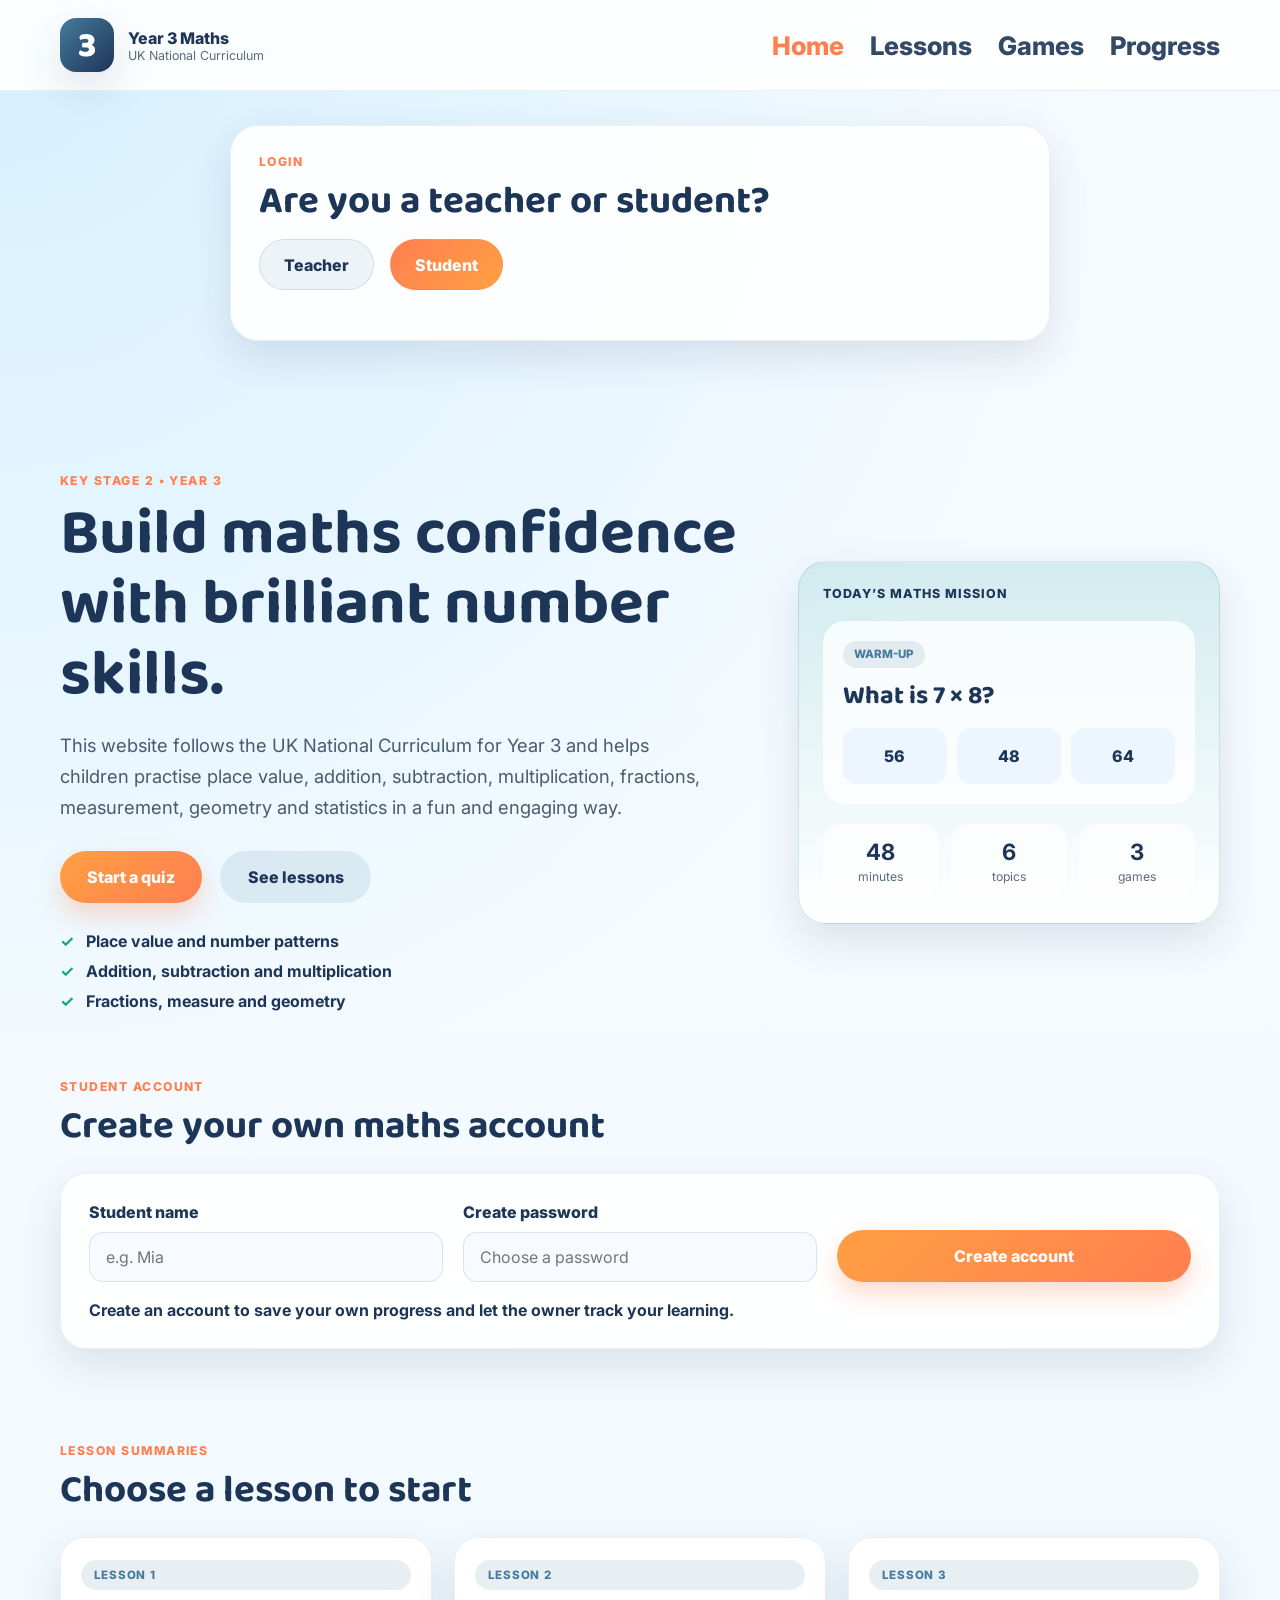
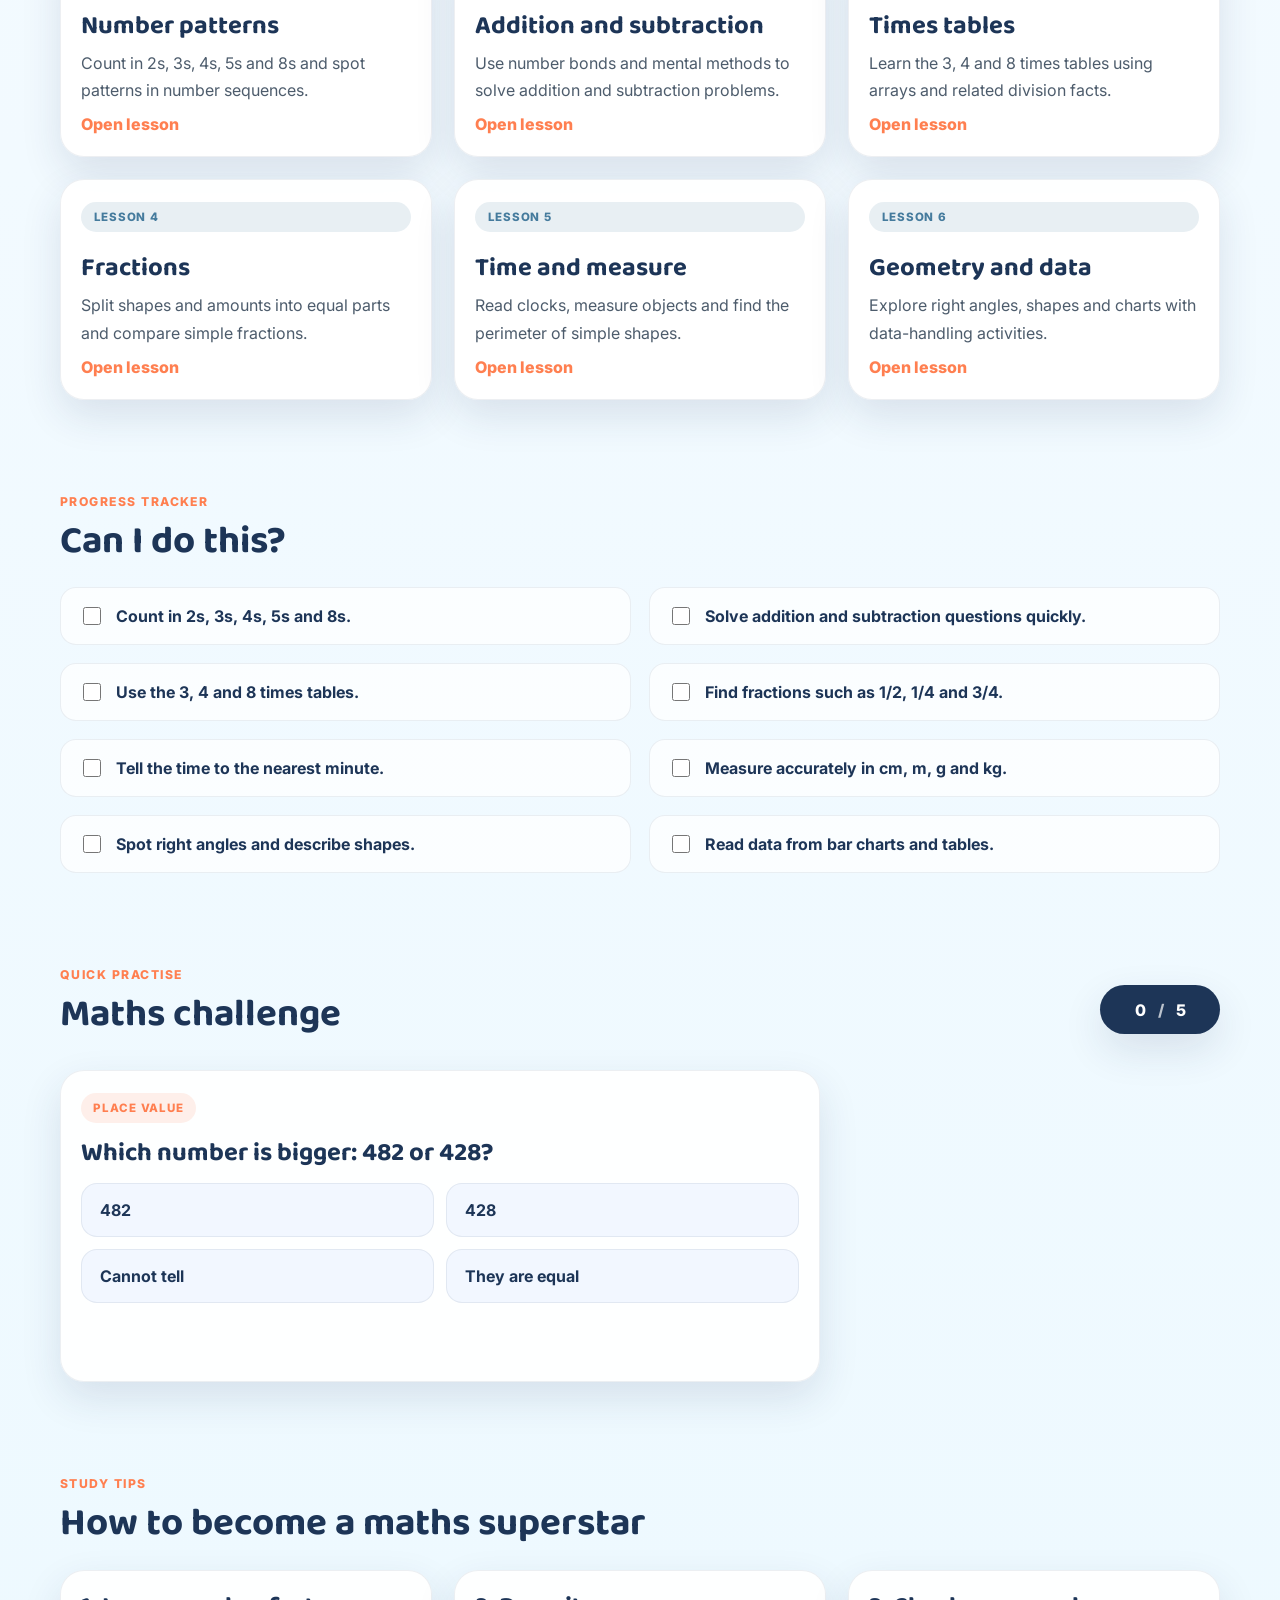
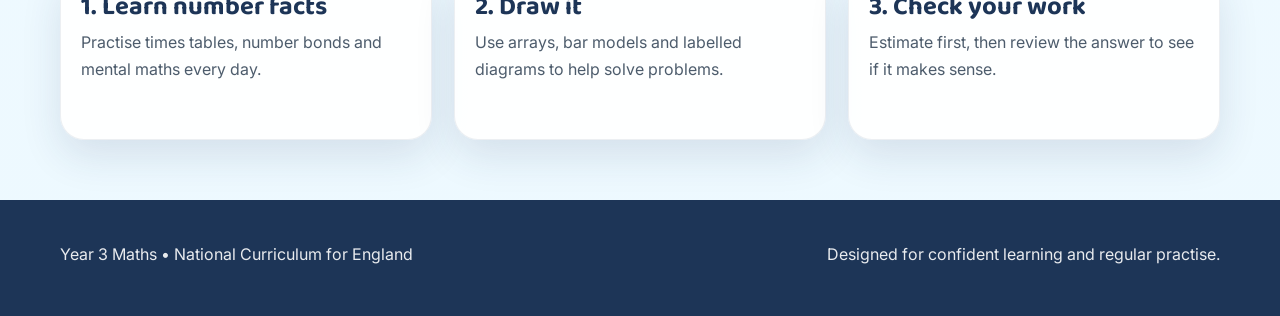
==== games.html @ a6eb0e90 "Add files via upload" ====
<!DOCTYPE html>
<html lang="en">
  <head>
    <meta charset="UTF-8" />
    <meta name="viewport" content="width=device-width, initial-scale=1.0" />
    <title>Year 3 Maths Games</title>
    <link rel="preconnect" href="https://fonts.googleapis.com" />
    <link rel="preconnect" href="https://fonts.gstatic.com" crossorigin />
    <link href="https://fonts.googleapis.com/css2?family=Baloo+2:wght@400;600;700;800&family=Inter:wght@400;500;600;700;800&display=swap" rel="stylesheet" />
    <link rel="stylesheet" href="style.css" />
  </head>
  <body data-page="games">
    <header class="topbar">
      <div class="container nav-wrap">
        <div class="brand">
          <span class="brand-mark">3</span>
          <div>
            <p class="brand-name">Year 3 Maths</p>
            <p class="brand-subtitle">UK National Curriculum</p>
          </div>
        </div>
        <nav class="main-nav" aria-label="Main navigation">
          <a href="index.html" class="nav-link">Home</a>
          <a href="lessons.html" class="nav-link">Lessons</a>
          <a href="games.html" class="nav-link active">Games</a>
          <a href="progress.html" class="nav-link">Progress</a>
        </nav>
      </div>
    </header>

    <main class="container games-page">
      <div class="section-heading">
        <p class="eyebrow">Have fun</p>
        <h2>Maths games</h2>
      </div>

      <div class="speed-game-panel">
        <div class="speed-game-header">
          <div>
            <p class="eyebrow">Speed challenge</p>
            <h3>10 second times table game</h3>
          </div>
          <div class="score-box">
            <span>Score</span>
            <strong id="speedScore">0</strong>
          </div>
        </div>

        <div class="speed-game-box">
          <p class="speed-timer">Time left: <strong id="speedTimer">7s</strong></p>
          <h4 id="speedQuestion">Press start to begin.</h4>
          <div class="speed-controls">
            <input id="speedAnswerInput" type="number" inputmode="numeric" placeholder="Type your answer" />
            <button id="speedSubmitBtn" class="mini-btn" type="button">Submit</button>
          </div>
          <p id="speedMessage" class="speed-message">Can you beat the clock?</p>
          <button id="speedStartBtn" class="btn primary" type="button">Start challenge</button>
        </div>
      </div>

      <div class="game-grid">
        <article class="game-card">
          <div class="game-card-head">
            <span class="game-badge">Game 1</span>
            <span class="tag">Times tables</span>
          </div>
          <h3>Times Table Challenge</h3>
          <p>Answer quick fire questions for the 3s, 4s and 8s. Try to beat your score each time.</p>
          <button class="mini-btn" type="button" data-game-action="speed">Play now</button>
        </article>

        <article class="game-card">
          <div class="game-card-head">
            <span class="game-badge">Game 2</span>
            <span class="tag">Number</span>
          </div>
          <h3>Number Hunt</h3>
          <p>Find the biggest number, the smallest number and the missing number in each set.</p>
          <button class="mini-btn" type="button">Play now</button>
        </article>

        <article class="game-card">
          <div class="game-card-head">
            <span class="game-badge">Game 3</span>
            <span class="tag">Shape</span>
          </div>
          <h3>Shape Sort</h3>
          <p>Sort 2D shapes and 3D objects by sides, angles and faces to build your geometry confidence.</p>
          <button class="mini-btn" type="button">Play now</button>
        </article>
      </div>
    </main>

    <footer class="site-footer">
      <div class="container footer-wrap">
        <p>Year 3 Maths • National Curriculum for England</p>
        <p>Play, practise and improve.</p>
      </div>
    </footer>

    <script src="script.js"></script>
  </body>
</html>
---- style.css ----
:root {
  --navy: #1d3557;
  --blue: #457b9d;
  --sky: #7dd3fc;
  --mint: #dff7ea;
  --peach: #ffd166;
  --coral: #ff7f50;
  --pink: #f9c5d5;
  --lilac: #d9c2f3;
  --green: #5ec27a;
  --white: #ffffff;
  --dark: #213447;
  --light: #f8fbff;
  --text: #1f2f44;
  --success: #13a77d;
  --danger: #d93a3a;
  --shadow: 0 16px 40px rgba(29, 53, 87, 0.12);
}

* {
  box-sizing: border-box;
}

html {
  scroll-behavior: smooth;
}

body {
  margin: 0;
  font-family: "Inter", sans-serif;
  background:
    radial-gradient(circle at top left, rgba(125, 211, 252, 0.28), transparent 30%),
    linear-gradient(180deg, #f7fbff 0%, #edf9ff 100%);
  color: var(--text);
}

a {
  text-decoration: none;
}

button,
input {
  font: inherit;
}

img {
  max-width: 100%;
  display: block;
}

.container {
  width: min(1160px, calc(100% - 30px));
  margin: 0 auto;
}

.topbar {
  position: sticky;
  top: 0;
  z-index: 10;
  background: rgba(255, 255, 255, 0.88);
  backdrop-filter: blur(12px);
  border-bottom: 1px solid rgba(29, 53, 87, 0.08);
}

.nav-wrap {
  display: flex;
  align-items: center;
  justify-content: space-between;
  padding: 18px 0;
  gap: 24px;
}

.brand {
  display: flex;
  align-items: center;
  gap: 14px;
}

.brand-mark {
  width: 54px;
  height: 54px;
  border-radius: 16px;
  display: grid;
  place-items: center;
  background: linear-gradient(135deg, var(--blue), var(--navy));
  color: var(--white);
  font-family: "Baloo 2", cursive;
  font-size: 2.2rem;
  font-weight: 800;
  box-shadow: var(--shadow);
}

.brand-name,
.brand-subtitle {
  margin: 0;
}

.brand-name {
  font-weight: 800;
  color: var(--navy);
}

.brand-subtitle {
  font-size: 0.78rem;
  color: rgba(32, 51, 71, 0.72);
}

.main-nav {
  display: flex;
  align-items: center;
  flex-wrap: wrap;
  gap: 16px 26px;
}

.nav-link {
  font-size: clamp(1.15rem, 2vw, 2rem);
  font-weight: 800;
  color: var(--navy);
  opacity: 0.9;
  transition: opacity 0.2s ease;
}

.nav-link:hover,
.nav-link.active {
  opacity: 1;
  color: var(--coral);
}

.hero {
  display: grid;
  grid-template-columns: 1.25fr 0.75fr;
  gap: 34px;
  align-items: center;
  padding: 72px 0 56px;
}

.eyebrow {
  margin: 0 0 12px;
  text-transform: uppercase;
  letter-spacing: 0.12em;
  font-size: 0.76rem;
  font-weight: 800;
  color: var(--coral);
}

h1,
h2,
h3 {
  margin: 0 0 16px;
  font-family: "Baloo 2", cursive;
  line-height: 1.1;
  color: var(--navy);
}

h1 {
  font-size: clamp(3rem, 5vw, 6rem);
}

h2 {
  font-size: clamp(2.2rem, 3vw, 3.5rem);
}

h3 {
  font-size: clamp(1.6rem, 2vw, 2.2rem);
}

.intro {
  line-height: 1.7;
  font-size: 1.15rem;
  color: rgba(32, 51, 71, 0.8);
  max-width: 660px;
}

.cta-row {
  display: flex;
  flex-wrap: wrap;
  gap: 18px;
  margin-top: 28px;
}

.btn {
  display: inline-flex;
  align-items: center;
  justify-content: center;
  border: none;
  border-radius: 999px;
  padding: 1rem 1.7rem;
  font-weight: 800;
  cursor: pointer;
  transition: transform 0.2s ease, box-shadow 0.2s ease;
}

.btn:hover {
  transform: translateY(-2px);
}

.btn.primary {
  background: linear-gradient(135deg, #ff9f43, var(--coral));
  color: var(--white);
  box-shadow: 0 12px 24px rgba(255, 127, 80, 0.28);
}

.btn.secondary {
  background: rgba(69, 123, 157, 0.12);
  color: var(--navy);
}

.quick-list {
  list-style: none;
  padding: 0;
  margin: 28px 0 0;
  display: grid;
  gap: 10px;
  color: var(--navy);
  font-weight: 700;
}

.quick-list li::before {
  content: "✓";
  color: var(--success);
  margin-right: 12px;
}

.hero-panel {
  background: linear-gradient(180deg, rgba(168, 218, 220, 0.45), rgba(255, 255, 255, 0.9));
  border-radius: 28px;
  padding: 24px;
  box-shadow: var(--shadow);
  border: 1px solid rgba(69, 123, 157, 0.18);
}

.panel-label {
  margin: 0 0 20px;
  font-size: 0.78rem;
  letter-spacing: 0.08em;
  text-transform: uppercase;
  font-weight: 800;
  color: var(--navy);
}

.mini-problem {
  background: rgba(255, 255, 255, 0.8);
  border-radius: 22px;
  padding: 20px;
}

.mini-label {
  display: inline-block;
  border-radius: 999px;
  background: rgba(69, 123, 157, 0.12);
  color: var(--blue);
  font-size: 0.72rem;
  font-weight: 800;
  text-transform: uppercase;
  padding: 0.4rem 0.7rem;
}

.mini-problem h3 {
  margin: 14px 0 18px;
}

.mini-row {
  display: grid;
  grid-template-columns: repeat(3, minmax(0, 1fr));
  gap: 10px;
}

.mini-row span {
  display: grid;
  place-items: center;
  min-height: 56px;
  border-radius: 14px;
  background: #edf6ff;
  font-weight: 800;
  color: var(--navy);
}

.mini-facts {
  display: grid;
  grid-template-columns: repeat(3, minmax(0, 1fr));
  gap: 12px;
  margin-top: 20px;
}

.mini-facts div {
  background: rgba(255, 255, 255, 0.7);
  border-radius: 18px;
  text-align: center;
  padding: 14px 10px;
}

.mini-facts strong {
  display: block;
  font-size: 1.4rem;
  color: var(--navy);
}

.mini-facts span {
  color: rgba(32, 51, 71, 0.72);
  font-size: 0.76rem;
}

.login-section,
.student-account,
.curriculum,
.checklist,
.quiz,
.tips,
.lessons-page,
.games-page,
.progress-page {
  padding: 34px 0 60px;
}

.login-card {
  background: rgba(255, 255, 255, 0.9);
  border: 1px solid rgba(29, 53, 87, 0.08);
  border-radius: 28px;
  box-shadow: var(--shadow);
  padding: 28px;
  max-width: 820px;
  margin: 0 auto;
}

.role-choice {
  display: flex;
  flex-wrap: wrap;
  gap: 16px;
  margin-bottom: 22px;
}

.role-btn {
  border: 1px solid rgba(29, 53, 87, 0.12);
  background: rgba(69, 123, 157, 0.08);
  color: var(--navy);
  border-radius: 999px;
  padding: 0.9rem 1.5rem;
  font-weight: 800;
  cursor: pointer;
}

.role-btn.primary {
  background: linear-gradient(135deg, var(--coral), #ff9f43);
  color: var(--white);
  border-color: transparent;
}

.role-panel {
  display: none;
  margin-top: 18px;
  padding: 18px;
  background: rgba(247, 251, 255, 0.9);
  border-radius: 18px;
  border: 1px solid rgba(29, 53, 87, 0.08);
}

.role-panel:not(.hidden) {
  display: block;
}

.role-panel label {
  display: block;
  margin-bottom: 10px;
  font-weight: 800;
  color: var(--navy);
}

.role-panel input {
  width: 100%;
  border: 1px solid rgba(29, 53, 87, 0.12);
  border-radius: 14px;
  padding: 0.9rem 1rem;
  margin-bottom: 14px;
  background: #fff;
}

.login-form {
  display: grid;
  gap: 16px;
}

.login-buttons {
  display: flex;
  flex-wrap: wrap;
  gap: 12px;
}

.login-message {
  margin-top: 14px;
  font-weight: 700;
  color: var(--navy);
}

.login-message.success {
  color: var(--success);
}

.login-message.error {
  color: var(--danger);
}

.student-account {
  padding-top: 12px;
}

.account-panel {
  background: rgba(255, 255, 255, 0.88);
  border: 1px solid rgba(29, 53, 87, 0.08);
  border-radius: 26px;
  box-shadow: var(--shadow);
  padding: 28px;
}

.student-signup-form {
  display: grid;
  grid-template-columns: repeat(3, minmax(0, 1fr));
  gap: 20px;
  align-items: end;
}

.signup-field {
  display: flex;
  flex-direction: column;
  gap: 10px;
}

.signup-field label {
  font-weight: 800;
  color: var(--navy);
}

.student-signup-form input {
  border: 1px solid rgba(29, 53, 87, 0.12);
  border-radius: 14px;
  padding: 0.9rem 1rem;
  background: #f7fbff;
  color: var(--text);
}

.signup-message {
  margin: 18px 0 0;
  font-weight: 700;
  color: var(--navy);
}

.signup-message.success {
  color: var(--success);
}

.signup-message.error {
  color: var(--danger);
}

.section-heading {
  margin-bottom: 24px;
}

.card-grid,
.tips-grid,
.lesson-grid,
.game-grid {
  display: grid;
  grid-template-columns: repeat(3, minmax(0, 1fr));
  gap: 22px;
}

.lesson-tabs {
  display: flex;
  flex-wrap: wrap;
  gap: 12px;
  margin-bottom: 28px;
}

.lesson-tab {
  border: none;
  border-radius: 999px;
  background: rgba(69, 123, 157, 0.12);
  color: var(--navy);
  padding: 0.8rem 1.1rem;
  font-weight: 800;
  cursor: pointer;
  transition: all 0.2s ease;
}

.lesson-tab.active {
  background: linear-gradient(135deg, var(--coral), #ff9f43);
  color: var(--white);
  box-shadow: 0 12px 24px rgba(255, 127, 80, 0.18);
}

.tab-panels {
  display: grid;
  gap: 24px;
}

.lesson-panel {
  display: none;
  gap: 22px;
}

.lesson-panel.active {
  display: grid;
}

.lesson-question {
  max-width: 100%;
}

.practice-answers {
  display: grid;
  grid-template-columns: repeat(2, minmax(0, 1fr));
  gap: 14px;
  margin-top: 18px;
}

.practice-option {
  border: 1px solid rgba(29, 53, 87, 0.08);
  background: #f2f7ff;
  border-radius: 16px;
  padding: 14px 16px;
  font-weight: 800;
  color: var(--navy);
  cursor: pointer;
  transition: all 0.2s ease;
}

.practice-option:hover:not(:disabled) {
  background: #e8f1ff;
  border-color: rgba(69, 123, 157, 0.5);
}

.practice-option.correct {
  background: rgba(19, 167, 125, 0.12);
  border-color: rgba(19, 167, 125, 0.4);
  color: #0d7159;
}

.practice-option.incorrect {
  background: rgba(217, 58, 58, 0.08);
  border-color: rgba(217, 58, 58, 0.35);
  color: #982a2a;
}

.practice-option:disabled {
  cursor: not-allowed;
  opacity: 1;
}

.practice-feedback {
  min-height: 24px;
  margin: 18px 0 0;
  font-weight: 800;
}

.summary-card {
  display: flex;
  flex-direction: column;
  gap: 10px;
  background: rgba(255, 255, 255, 0.95);
  border-radius: 24px;
  padding: 22px 20px;
  border: 1px solid rgba(29, 53, 87, 0.08);
  box-shadow: var(--shadow);
  color: var(--navy);
  transition: transform 0.2s ease, box-shadow 0.2s ease;
}

.summary-card:hover {
  transform: translateY(-4px);
  box-shadow: 0 22px 50px rgba(29, 53, 87, 0.14);
}

.summary-card h3,
.summary-card p {
  margin: 0;
}

.summary-card p {
  color: rgba(32, 51, 71, 0.8);
  line-height: 1.7;
}

.summary-link {
  margin-top: auto;
  color: var(--coral);
  font-weight: 800;
}

.info-card,
.tip-box,
.lesson-card,
.speed-game-panel,
.game-card,
.question-panel,
.progress-panel {
  background: rgba(255, 255, 255, 0.9);
  border-radius: 24px;
  padding: 22px 20px;
  border: 1px solid rgba(29, 53, 87, 0.08);
  box-shadow: var(--shadow);
}

.speed-game-panel {
  margin-bottom: 28px;
}

.speed-game-header {
  display: flex;
  align-items: center;
  justify-content: space-between;
  gap: 18px;
  margin-bottom: 18px;
}

.speed-game-box {
  background: linear-gradient(135deg, rgba(69, 123, 157, 0.08), rgba(255, 127, 80, 0.06));
  border-radius: 20px;
  padding: 24px;
  border: 1px solid rgba(29, 53, 87, 0.08);
}

.speed-game-box h4 {
  margin: 0 0 20px;
  font-size: clamp(1.7rem, 3vw, 2.5rem);
  color: var(--navy);
}

.speed-controls {
  display: flex;
  flex-wrap: wrap;
  gap: 14px;
  margin-bottom: 12px;
}

.speed-controls input {
  flex: 1 1 220px;
  border-radius: 14px;
  border: 1px solid rgba(29, 53, 87, 0.12);
  padding: 0.9rem 1rem;
  font: inherit;
}

.speed-timer {
  margin: 0 0 14px;
  color: var(--navy);
  font-weight: 800;
}

.speed-message {
  min-height: 26px;
  margin: 18px 0 16px;
  font-weight: 700;
  color: var(--navy);
}

.speed-message.success {
  color: var(--success);
}

.speed-message.error {
  color: var(--danger);
}

.tag {
  display: inline-block;
  margin-bottom: 12px;
  background: rgba(69, 123, 157, 0.12);
  color: var(--blue);
  border-radius: 999px;
  font-size: 0.72rem;
  font-weight: 800;
  letter-spacing: 0.06em;
  text-transform: uppercase;
  padding: 0.5rem 0.8rem;
}

.info-card ul,
.lesson-card ul {
  margin: 0;
  padding-left: 18px;
  line-height: 1.8;
  color: rgba(32, 51, 71, 0.8);
}

.check-grid {
  display: grid;
  grid-template-columns: repeat(2, minmax(0, 1fr));
  gap: 18px;
}

.check-grid label {
  display: flex;
  align-items: center;
  gap: 12px;
  padding: 16px 18px;
  border-radius: 16px;
  background: rgba(255, 255, 255, 0.7);
  border: 1px solid rgba(29, 53, 87, 0.08);
  font-weight: 700;
  color: var(--navy);
}

.check-grid input {
  width: 18px;
  height: 18px;
  accent-color: var(--green);
}

.quiz-header {
  display: flex;
  justify-content: space-between;
  align-items: center;
  gap: 20px;
  margin-bottom: 18px;
}

.score-box {
  display: inline-flex;
  align-items: center;
  justify-content: center;
  gap: 12px;
  min-width: 120px;
  padding: 0.9rem 1.2rem;
  border-radius: 999px;
  background: var(--navy);
  color: var(--white);
  font-weight: 800;
  box-shadow: var(--shadow);
}

.score-box .slash {
  opacity: 0.7;
}

.question-panel {
  max-width: 760px;
}

.category {
  display: inline-flex;
  margin: 0 0 16px;
  background: rgba(255, 127, 80, 0.12);
  color: var(--coral);
  border-radius: 999px;
  padding: 0.5rem 0.75rem;
  font-size: 0.72rem;
  font-weight: 800;
  text-transform: uppercase;
  letter-spacing: 0.08em;
}

.answer-grid {
  display: grid;
  grid-template-columns: repeat(2, minmax(0, 1fr));
  gap: 12px;
}

.answer-btn {
  border: 1px solid rgba(29, 53, 87, 0.08);
  background: #f2f7ff;
  color: var(--navy);
  padding: 16px 18px;
  border-radius: 16px;
  cursor: pointer;
  text-align: left;
  font-weight: 700;
  transition: all 0.2s ease;
}

.answer-btn:hover:not(:disabled) {
  background: #e8f1ff;
  border-color: rgba(69, 123, 157, 0.5);
}

.answer-btn.correct {
  background: rgba(19, 167, 125, 0.12);
  border-color: rgba(19, 167, 125, 0.4);
  color: #0d7159;
}

.answer-btn.incorrect {
  background: rgba(217, 58, 58, 0.08);
  border-color: rgba(217, 58, 58, 0.35);
  color: #982a2a;
}

.answer-btn:disabled {
  opacity: 1;
  cursor: not-allowed;
}

.feedback {
  min-height: 26px;
  margin: 18px 0 12px;
  font-weight: 700;
}

.feedback.success {
  color: var(--success);
}

.feedback.error {
  color: var(--danger);
}

.hidden {
  display: none;
}

.tip-box {
  min-height: 170px;
}

.tip-box h3 {
  margin-bottom: 8px;
}

.tip-box p {
  margin: 0;
  line-height: 1.7;
  color: rgba(32, 51, 71, 0.8);
}

.lesson-card-header,
.game-card-head {
  display: flex;
  align-items: center;
  justify-content: space-between;
  gap: 10px;
  margin-bottom: 16px;
}

.lesson-badge,
.game-badge {
  display: inline-flex;
  border-radius: 999px;
  padding: 0.4rem 0.7rem;
  font-size: 0.75rem;
  font-weight: 800;
  text-transform: uppercase;
  letter-spacing: 0.06em;
  background: rgba(93, 187, 123, 0.12);
  color: var(--success);
}

.lesson-card .mini-btn,
.game-card .mini-btn,
.progress-panel button {
  border: none;
  border-radius: 12px;
  padding: 0.7rem 1rem;
  font-weight: 800;
  cursor: pointer;
}

.lesson-card .mini-btn,
.game-card .mini-btn {
  background: rgba(69, 123, 157, 0.12);
  color: var(--navy);
}

.game-card {
  display: flex;
  flex-direction: column;
  gap: 16px;
}

.game-card .mini-btn {
  margin-top: auto;
}

.game-card p {
  color: rgba(32, 51, 71, 0.8);
  line-height: 1.7;
  margin: 0;
}

.progress-layout {
  display: grid;
  grid-template-columns: 1.2fr 0.8fr;
  gap: 22px;
}

.progress-panel {
  padding: 24px;
}

.progress-panel h3 {
  margin-bottom: 12px;
}

.progress-meter {
  height: 18px;
  background: rgba(69, 123, 157, 0.12);
  border-radius: 999px;
  overflow: hidden;
  margin: 20px 0 8px;
}

.progress-bar {
  width: 0;
  height: 100%;
  border-radius: inherit;
  background: linear-gradient(90deg, var(--green), var(--sky));
  transition: width 0.25s ease;
}

.progress-stats {
  display: flex;
  justify-content: space-between;
  font-weight: 700;
  color: var(--navy);
}

.task-list {
  list-style: none;
  padding: 0;
  margin: 0;
  display: grid;
  gap: 12px;
}

.task-list li {
  display: flex;
  align-items: center;
  justify-content: space-between;
  gap: 12px;
  background: rgba(255, 255, 255, 0.75);
  border-radius: 14px;
  padding: 12px 14px;
  border: 1px solid rgba(29, 53, 87, 0.08);
  font-weight: 600;
}

.task-list input {
  width: 18px;
  height: 18px;
  accent-color: var(--green);
}

.owner-access-panel {
  display: flex;
  justify-content: center;
  margin: 24px 0 12px;
}

.owner-login-box {
  width: min(520px, 100%);
  background: rgba(255, 255, 255, 0.92);
  border: 1px solid rgba(29, 53, 87, 0.08);
  border-radius: 24px;
  box-shadow: var(--shadow);
  padding: 26px 22px;
  text-align: center;
}

.owner-login-box h2 {
  margin-bottom: 12px;
}

.owner-login-box input {
  width: 100%;
  margin: 12px 0;
  border: 1px solid rgba(29, 53, 87, 0.12);
  border-radius: 12px;
  padding: 0.9rem 1rem;
  font: inherit;
}

.owner-login-message {
  margin: 12px 0 0;
  font-weight: 700;
  color: var(--navy);
}

.owner-login-message.error {
  color: var(--danger);
}

.owner-login-message.success {
  color: var(--success);
}

.owner-dashboard.hidden {
  display: none;
}

.teacher-controls {
  margin-bottom: 22px;
}

.student-controls {
  display: flex;
  flex-wrap: wrap;
  gap: 12px;
  margin-top: 12px;
}

.student-controls select,
.student-controls input {
  border: 1px solid rgba(29, 53, 87, 0.12);
  border-radius: 12px;
  padding: 0.8rem 1rem;
  min-width: 190px;
  font: inherit;
  background: #fff;
}

.student-overview {
  list-style: none;
  padding: 0;
  margin: 0;
  display: grid;
  gap: 12px;
}

.student-overview li {
  display: flex;
  justify-content: space-between;
  align-items: center;
  gap: 10px;
  background: rgba(255, 255, 255, 0.75);
  border-radius: 14px;
  padding: 12px 14px;
  border: 1px solid rgba(29, 53, 87, 0.08);
  font-weight: 700;
  color: var(--navy);
}

.student-overview .small {
  color: rgba(32, 51, 71, 0.7);
  font-size: 0.8rem;
}

.owner-panel-layout {
  margin-top: 22px;
}

.notification-list,
.student-results {
  list-style: none;
  margin: 0;
  padding: 0;
  display: grid;
  gap: 12px;
}

.notification-list li,
.student-results li {
  display: flex;
  justify-content: space-between;
  align-items: center;
  gap: 12px;
  background: rgba(255, 255, 255, 0.75);
  border-radius: 14px;
  padding: 12px 14px;
  border: 1px solid rgba(29, 53, 87, 0.08);
}

.notification-list li {
  flex-direction: column;
  align-items: flex-start;
}

.notification-list strong,
.student-results strong {
  color: var(--navy);
}

.notification-list span,
.student-results span {
  color: var(--text);
}

.notification-list small {
  color: rgba(32, 51, 71, 0.7);
}

.student-results .success {
  color: var(--success);
}

.student-results .warning {
  color: var(--danger);
}

.muted {
  color: rgba(32, 51, 71, 0.72);
}

.site-footer {
  background: var(--navy);
  color: rgba(255, 255, 255, 0.9);
  padding: 28px 0 36px;
}

.footer-wrap {
  display: flex;
  justify-content: space-between;
  gap: 14px;
  flex-wrap: wrap;
}

@media (max-width: 900px) {
  .hero,
  .card-grid,
  .tips-grid,
  .lesson-grid,
  .game-grid,
  .progress-layout {
    grid-template-columns: 1fr;
  }

  .check-grid {
    grid-template-columns: 1fr;
  }
}

@media (max-width: 640px) {
  .nav-wrap,
  .quiz-header,
  .footer-wrap {
    flex-direction: column;
    align-items: flex-start;
  }

  .main-nav {
    gap: 8px 16px;
  }

  .answer-grid {
    grid-template-columns: 1fr;
  }

  .student-signup-form {
    grid-template-columns: 1fr;
  }

  .hero {
    padding-top: 52px;
  }
}
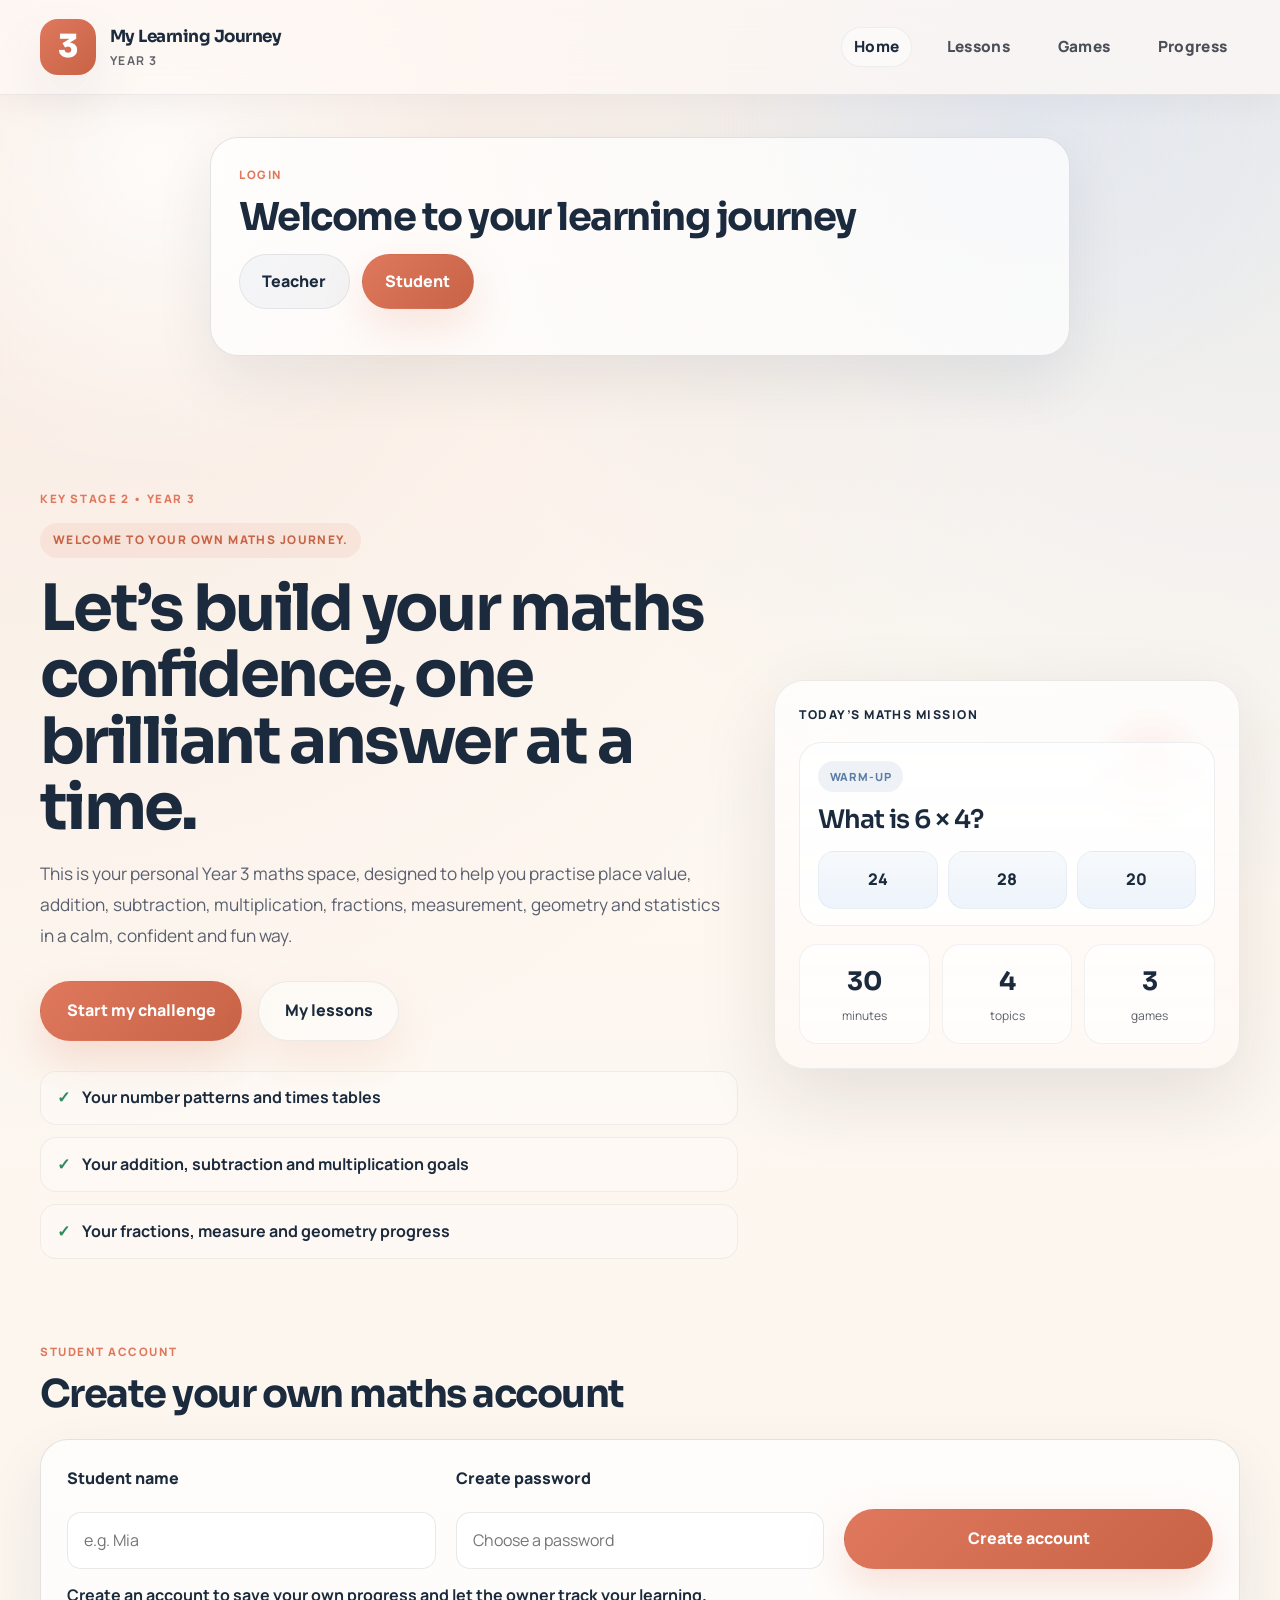
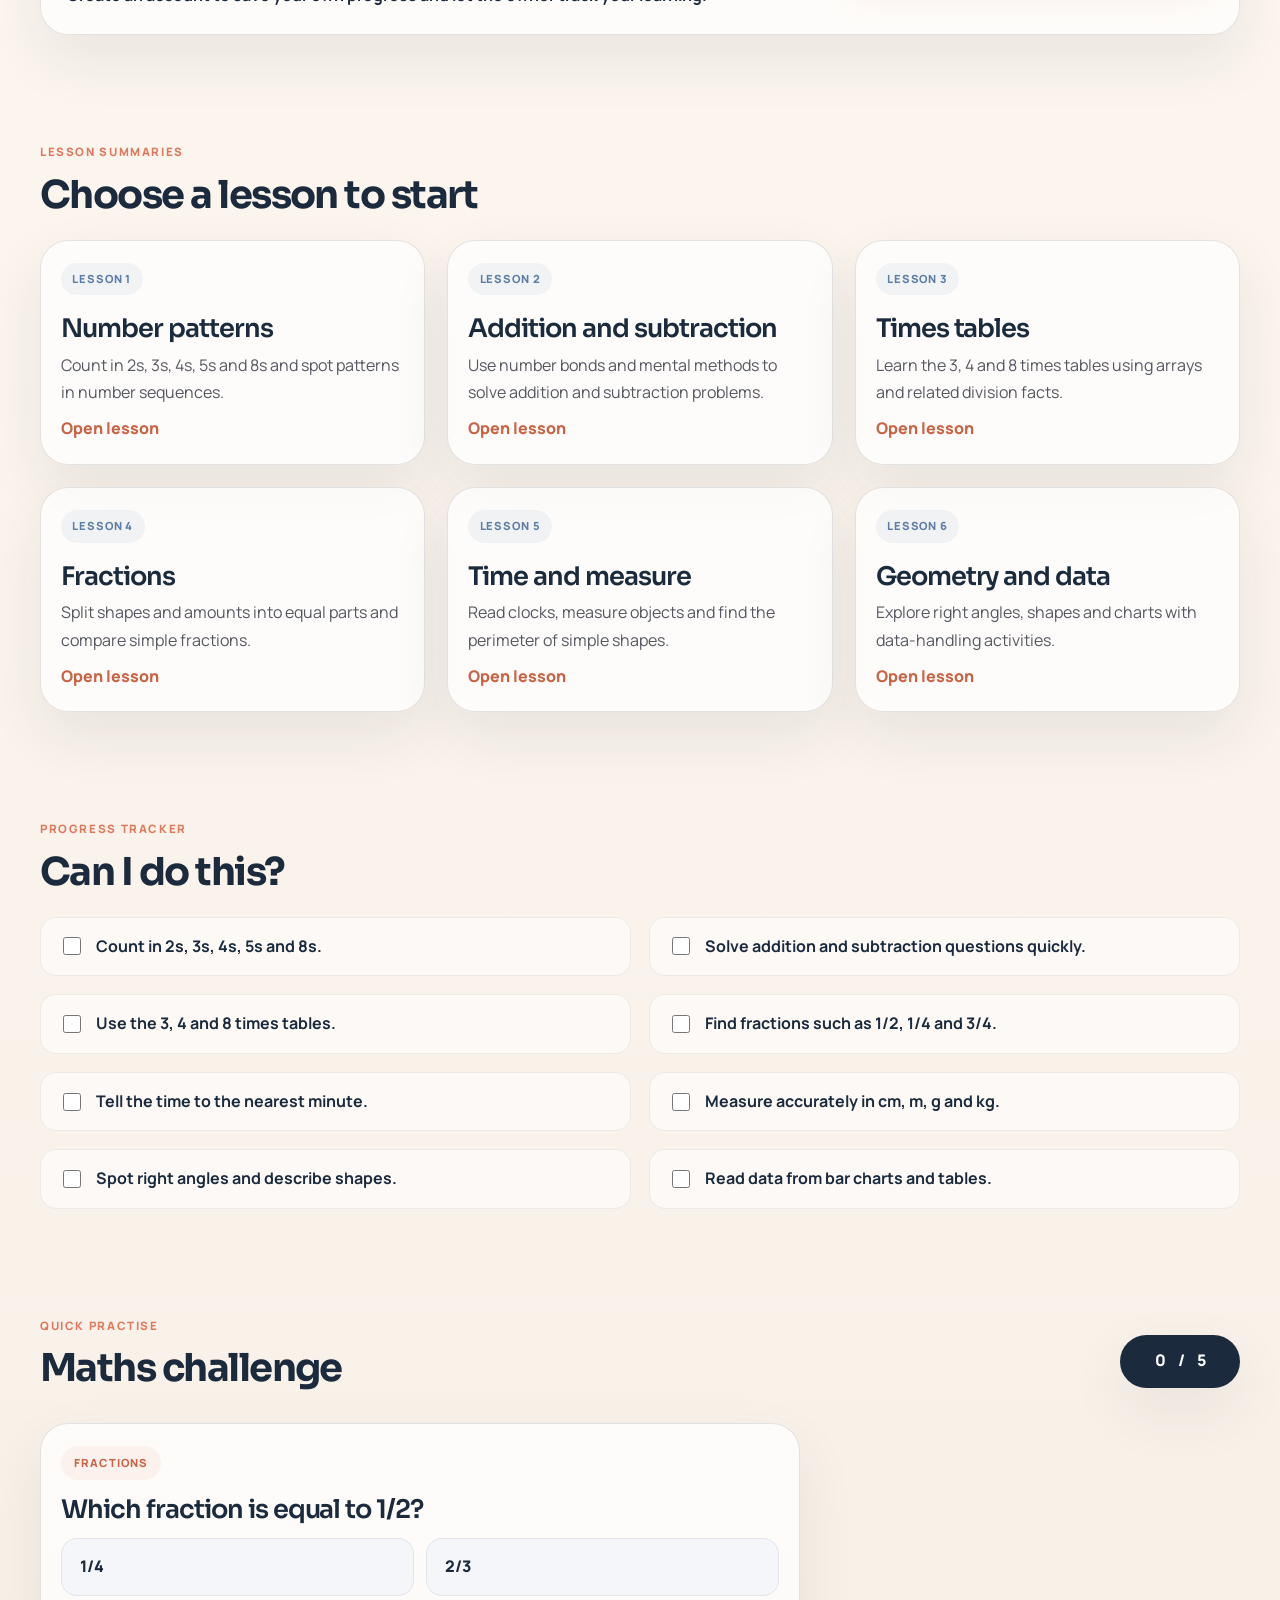
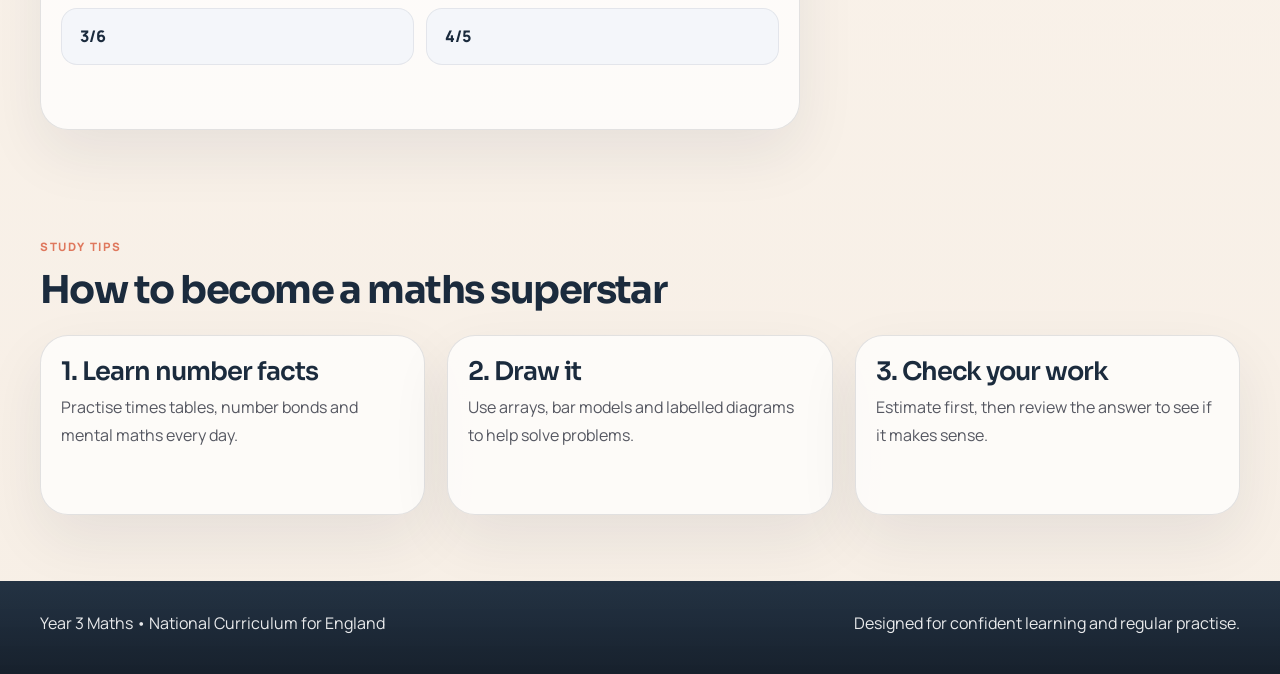
==== commit 64a49805: "Add files via upload" ====
--- a/games.html
+++ b/games.html
@@ -3,10 +3,10 @@
   <head>
     <meta charset="UTF-8" />
     <meta name="viewport" content="width=device-width, initial-scale=1.0" />
-    <title>Year 3 Maths Games</title>
+    <title>My Learning Journey - Games</title>
     <link rel="preconnect" href="https://fonts.googleapis.com" />
     <link rel="preconnect" href="https://fonts.gstatic.com" crossorigin />
-    <link href="https://fonts.googleapis.com/css2?family=Baloo+2:wght@400;600;700;800&family=Inter:wght@400;500;600;700;800&display=swap" rel="stylesheet" />
+    <link href="https://fonts.googleapis.com/css2?family=Manrope:wght@400;500;600;700;800&family=Sora:wght@400;500;600;700;800&display=swap" rel="stylesheet" />
     <link rel="stylesheet" href="style.css" />
   </head>
   <body data-page="games">
@@ -15,8 +15,8 @@
         <div class="brand">
           <span class="brand-mark">3</span>
           <div>
-            <p class="brand-name">Year 3 Maths</p>
-            <p class="brand-subtitle">UK National Curriculum</p>
+            <p class="brand-name">My Learning Journey</p>
+            <p class="brand-subtitle">Year 3</p>
           </div>
         </div>
         <nav class="main-nav" aria-label="Main navigation">
--- a/style.css
+++ b/style.css
@@ -1,20 +1,28 @@
 :root {
-  --navy: #1d3557;
-  --blue: #457b9d;
-  --sky: #7dd3fc;
-  --mint: #dff7ea;
-  --peach: #ffd166;
-  --coral: #ff7f50;
-  --pink: #f9c5d5;
-  --lilac: #d9c2f3;
-  --green: #5ec27a;
+  --bg-1: #f7efe6;
+  --bg-2: #fffaf4;
+  --surface: rgba(255, 255, 255, 0.72);
+  --surface-strong: #fffdf9;
+  --surface-soft: #f3eee7;
+  --ink: #1f2430;
+  --ink-soft: #5a6070;
+  --navy: #1b2b3d;
+  --blue: #5b7da6;
+  --sky: #dfeef8;
+  --sage: #dfead9;
+  --peach: #f7d5b5;
+  --gold: #f4d6a0;
+  --coral: #df785d;
+  --coral-strong: #c86346;
+  --mint: #dff5ea;
+  --green: #5ca978;
   --white: #ffffff;
-  --dark: #213447;
-  --light: #f8fbff;
-  --text: #1f2f44;
-  --success: #13a77d;
-  --danger: #d93a3a;
-  --shadow: 0 16px 40px rgba(29, 53, 87, 0.12);
+  --text: #243143;
+  --success: #2e8b5b;
+  --danger: #be4d4d;
+  --line: rgba(31, 36, 48, 0.12);
+  --shadow-soft: 0 24px 60px rgba(27, 43, 61, 0.08);
+  --shadow-strong: 0 26px 80px rgba(32, 30, 31, 0.11);
 }
 
 * {
@@ -27,11 +35,24 @@
 
 body {
   margin: 0;
-  font-family: "Inter", sans-serif;
+  font-family: "Manrope", "Segoe UI", sans-serif;
+  color: var(--text);
   background:
-    radial-gradient(circle at top left, rgba(125, 211, 252, 0.28), transparent 30%),
-    linear-gradient(180deg, #f7fbff 0%, #edf9ff 100%);
-  color: var(--text);
+    radial-gradient(circle at top left, rgba(217, 165, 144, 0.2), transparent 28%),
+    radial-gradient(circle at right top, rgba(121, 157, 200, 0.18), transparent 22%),
+    linear-gradient(180deg, var(--bg-2) 0%, var(--bg-1) 100%);
+  line-height: 1.6;
+}
+
+body::before {
+  content: "";
+  position: fixed;
+  inset: 0;
+  pointer-events: none;
+  background:
+    radial-gradient(circle at 12% 18%, rgba(255, 255, 255, 0.8), transparent 24%),
+    radial-gradient(circle at 80% 14%, rgba(215, 225, 240, 0.45), transparent 24%);
+  z-index: -1;
 }
 
 a {
@@ -39,7 +60,8 @@
 }
 
 button,
-input {
+input,
+select {
   font: inherit;
 }
 
@@ -49,25 +71,26 @@
 }
 
 .container {
-  width: min(1160px, calc(100% - 30px));
+  width: min(1200px, calc(100% - 32px));
   margin: 0 auto;
 }
 
 .topbar {
   position: sticky;
   top: 0;
-  z-index: 10;
-  background: rgba(255, 255, 255, 0.88);
-  backdrop-filter: blur(12px);
-  border-bottom: 1px solid rgba(29, 53, 87, 0.08);
+  z-index: 40;
+  background: rgba(255, 250, 246, 0.68);
+  backdrop-filter: blur(18px);
+  border-bottom: 1px solid rgba(27, 43, 61, 0.08);
+  box-shadow: 0 10px 28px rgba(31, 36, 48, 0.04);
 }
 
 .nav-wrap {
   display: flex;
   align-items: center;
   justify-content: space-between;
-  padding: 18px 0;
   gap: 24px;
+  min-height: 94px;
 }
 
 .brand {
@@ -77,17 +100,17 @@
 }
 
 .brand-mark {
-  width: 54px;
-  height: 54px;
-  border-radius: 16px;
+  width: 56px;
+  height: 56px;
+  border-radius: 18px;
   display: grid;
   place-items: center;
-  background: linear-gradient(135deg, var(--blue), var(--navy));
+  background: linear-gradient(135deg, var(--coral), var(--coral-strong));
   color: var(--white);
-  font-family: "Baloo 2", cursive;
-  font-size: 2.2rem;
-  font-weight: 800;
-  box-shadow: var(--shadow);
+  font-family: "Sora", sans-serif;
+  font-size: 2rem;
+  font-weight: 800;
+  box-shadow: var(--shadow-soft);
 }
 
 .brand-name,
@@ -96,163 +119,246 @@
 }
 
 .brand-name {
-  font-weight: 800;
+  font-family: "Sora", sans-serif;
+  font-size: 1.05rem;
+  font-weight: 700;
+  letter-spacing: -0.03em;
   color: var(--navy);
 }
 
 .brand-subtitle {
-  font-size: 0.78rem;
-  color: rgba(32, 51, 71, 0.72);
+  font-size: 0.76rem;
+  font-weight: 700;
+  letter-spacing: 0.12em;
+  text-transform: uppercase;
+  color: rgba(31, 36, 48, 0.7);
 }
 
 .main-nav {
   display: flex;
   align-items: center;
+  gap: 12px 22px;
   flex-wrap: wrap;
-  gap: 16px 26px;
 }
 
 .nav-link {
-  font-size: clamp(1.15rem, 2vw, 2rem);
-  font-weight: 800;
-  color: var(--navy);
-  opacity: 0.9;
-  transition: opacity 0.2s ease;
+  position: relative;
+  font-size: 0.96rem;
+  font-weight: 800;
+  letter-spacing: 0.02em;
+  color: rgba(31, 36, 48, 0.8);
+  padding: 0.5rem 0.8rem;
+  border-radius: 999px;
+  transition: all 0.25s cubic-bezier(0.2, 0.8, 0.2, 1);
 }
 
 .nav-link:hover,
 .nav-link.active {
-  opacity: 1;
-  color: var(--coral);
+  color: var(--navy);
+  background: rgba(255, 255, 255, 0.46);
+  box-shadow: inset 0 0 0 1px rgba(27, 43, 61, 0.06);
 }
 
 .hero {
   display: grid;
-  grid-template-columns: 1.25fr 0.75fr;
-  gap: 34px;
-  align-items: center;
-  padding: 72px 0 56px;
+  grid-template-columns: 1.2fr 0.8fr;
+  align-items: center;
+  gap: 36px;
+  padding: 68px 0 42px;
 }
 
 .eyebrow {
-  margin: 0 0 12px;
+  margin: 0 0 14px;
   text-transform: uppercase;
-  letter-spacing: 0.12em;
-  font-size: 0.76rem;
+  letter-spacing: 0.14em;
+  font-size: 0.72rem;
   font-weight: 800;
   color: var(--coral);
 }
 
 h1,
 h2,
-h3 {
+h3,
+h4 {
   margin: 0 0 16px;
-  font-family: "Baloo 2", cursive;
-  line-height: 1.1;
+  font-family: "Sora", sans-serif;
+  line-height: 1.04;
+  letter-spacing: -0.04em;
   color: var(--navy);
 }
 
 h1 {
-  font-size: clamp(3rem, 5vw, 6rem);
+  font-size: clamp(3.2rem, 5vw, 5.6rem);
+  font-weight: 700;
+  max-width: 700px;
 }
 
 h2 {
-  font-size: clamp(2.2rem, 3vw, 3.5rem);
+  font-size: clamp(2.3rem, 3vw, 3.4rem);
+  font-weight: 700;
 }
 
 h3 {
   font-size: clamp(1.6rem, 2vw, 2.2rem);
+  font-weight: 600;
+}
+
+h4 {
+  font-size: clamp(1.2rem, 1.8vw, 1.6rem);
+  font-weight: 600;
+}
+
+p {
+  margin: 0;
 }
 
 .intro {
-  line-height: 1.7;
-  font-size: 1.15rem;
-  color: rgba(32, 51, 71, 0.8);
-  max-width: 660px;
+  max-width: 680px;
+  font-size: 1.08rem;
+  line-height: 1.8;
+  color: var(--ink-soft);
+}
+
+.welcome-message {
+  display: inline-flex;
+  margin: 0 0 18px;
+  padding: 0.5rem 0.8rem;
+  border-radius: 999px;
+  background: rgba(223, 120, 93, 0.1);
+  color: var(--coral-strong);
+  font-size: 0.74rem;
+  font-weight: 800;
+  letter-spacing: 0.12em;
+  text-transform: uppercase;
 }
 
 .cta-row {
   display: flex;
   flex-wrap: wrap;
-  gap: 18px;
-  margin-top: 28px;
+  gap: 16px;
+  margin-top: 30px;
+}
+
+.btn,
+.role-btn,
+.mini-btn,
+.answer-btn,
+.practice-option,
+.lesson-tab,
+.student-controls select,
+.student-controls input,
+.owner-login-box input,
+.speed-controls input,
+.student-signup-form input,
+.role-panel input {
+  transition: transform 0.25s cubic-bezier(0.2, 0.8, 0.2, 1), box-shadow 0.25s ease, border-color 0.25s ease, background 0.25s ease;
 }
 
 .btn {
   display: inline-flex;
   align-items: center;
   justify-content: center;
-  border: none;
+  border: 1px solid transparent;
   border-radius: 999px;
-  padding: 1rem 1.7rem;
+  padding: 1rem 1.6rem;
   font-weight: 800;
   cursor: pointer;
-  transition: transform 0.2s ease, box-shadow 0.2s ease;
-}
-
-.btn:hover {
+  box-shadow: 0 18px 42px rgba(223, 120, 93, 0.12);
+}
+
+.btn:hover,
+.role-btn:hover,
+.mini-btn:hover,
+.answer-btn:hover:not(:disabled),
+.practice-option:hover:not(:disabled),
+.lesson-tab:hover {
   transform: translateY(-2px);
 }
 
 .btn.primary {
-  background: linear-gradient(135deg, #ff9f43, var(--coral));
+  background: linear-gradient(135deg, var(--coral), var(--coral-strong));
   color: var(--white);
-  box-shadow: 0 12px 24px rgba(255, 127, 80, 0.28);
+  box-shadow: 0 18px 42px rgba(223, 120, 93, 0.22);
 }
 
 .btn.secondary {
-  background: rgba(69, 123, 157, 0.12);
+  background: rgba(255, 255, 255, 0.48);
+  border-color: rgba(27, 43, 61, 0.08);
   color: var(--navy);
 }
 
 .quick-list {
   list-style: none;
   padding: 0;
-  margin: 28px 0 0;
-  display: grid;
-  gap: 10px;
+  margin: 30px 0 0;
+  display: grid;
+  gap: 12px;
   color: var(--navy);
   font-weight: 700;
+}
+
+.quick-list li {
+  display: flex;
+  align-items: center;
+  gap: 12px;
+  background: rgba(255, 255, 255, 0.25);
+  border: 1px solid rgba(27, 43, 61, 0.06);
+  border-radius: 16px;
+  padding: 0.85rem 1rem;
 }
 
 .quick-list li::before {
   content: "✓";
   color: var(--success);
-  margin-right: 12px;
+  font-weight: 900;
 }
 
 .hero-panel {
-  background: linear-gradient(180deg, rgba(168, 218, 220, 0.45), rgba(255, 255, 255, 0.9));
-  border-radius: 28px;
+  position: relative;
+  background: linear-gradient(180deg, rgba(255, 255, 255, 0.74), rgba(255, 248, 244, 0.92));
+  border: 1px solid rgba(27, 43, 61, 0.08);
+  border-radius: 30px;
   padding: 24px;
-  box-shadow: var(--shadow);
-  border: 1px solid rgba(69, 123, 157, 0.18);
+  box-shadow: var(--shadow-strong);
+}
+
+.hero-panel::before {
+  content: "";
+  position: absolute;
+  inset: 18px 18px auto auto;
+  width: 140px;
+  height: 140px;
+  border-radius: 50%;
+  background: radial-gradient(circle, rgba(223, 120, 93, 0.12), transparent 65%);
 }
 
 .panel-label {
-  margin: 0 0 20px;
-  font-size: 0.78rem;
+  margin: 0 0 18px;
+  font-size: 0.76rem;
+  font-weight: 800;
+  letter-spacing: 0.12em;
+  text-transform: uppercase;
+  color: var(--navy);
+}
+
+.mini-problem {
+  position: relative;
+  background: rgba(255, 255, 255, 0.8);
+  border: 1px solid rgba(27, 43, 61, 0.08);
+  border-radius: 22px;
+  padding: 18px 18px 16px;
+}
+
+.mini-label {
+  display: inline-block;
+  background: rgba(91, 125, 166, 0.1);
+  color: var(--blue);
+  border-radius: 999px;
+  padding: 0.42rem 0.7rem;
+  font-size: 0.7rem;
+  font-weight: 800;
   letter-spacing: 0.08em;
   text-transform: uppercase;
-  font-weight: 800;
-  color: var(--navy);
-}
-
-.mini-problem {
-  background: rgba(255, 255, 255, 0.8);
-  border-radius: 22px;
-  padding: 20px;
-}
-
-.mini-label {
-  display: inline-block;
-  border-radius: 999px;
-  background: rgba(69, 123, 157, 0.12);
-  color: var(--blue);
-  font-size: 0.72rem;
-  font-weight: 800;
-  text-transform: uppercase;
-  padding: 0.4rem 0.7rem;
 }
 
 .mini-problem h3 {
@@ -268,9 +374,10 @@
 .mini-row span {
   display: grid;
   place-items: center;
-  min-height: 56px;
-  border-radius: 14px;
-  background: #edf6ff;
+  min-height: 58px;
+  border-radius: 16px;
+  background: linear-gradient(180deg, #f7f9fc, #edf4fb);
+  border: 1px solid rgba(91, 125, 166, 0.08);
   font-weight: 800;
   color: var(--navy);
 }
@@ -279,25 +386,27 @@
   display: grid;
   grid-template-columns: repeat(3, minmax(0, 1fr));
   gap: 12px;
-  margin-top: 20px;
+  margin-top: 18px;
 }
 
 .mini-facts div {
   background: rgba(255, 255, 255, 0.7);
+  border: 1px solid rgba(27, 43, 61, 0.06);
   border-radius: 18px;
   text-align: center;
-  padding: 14px 10px;
+  padding: 16px 10px;
 }
 
 .mini-facts strong {
   display: block;
-  font-size: 1.4rem;
+  font-size: 1.6rem;
+  font-family: "Sora", sans-serif;
   color: var(--navy);
 }
 
 .mini-facts span {
-  color: rgba(32, 51, 71, 0.72);
-  font-size: 0.76rem;
+  color: rgba(31, 36, 48, 0.72);
+  font-size: 0.75rem;
 }
 
 .login-section,
@@ -309,377 +418,344 @@
 .lessons-page,
 .games-page,
 .progress-page {
-  padding: 34px 0 60px;
-}
-
-.login-card {
-  background: rgba(255, 255, 255, 0.9);
-  border: 1px solid rgba(29, 53, 87, 0.08);
-  border-radius: 28px;
-  box-shadow: var(--shadow);
-  padding: 28px;
-  max-width: 820px;
-  margin: 0 auto;
-}
-
-.role-choice {
-  display: flex;
-  flex-wrap: wrap;
-  gap: 16px;
-  margin-bottom: 22px;
-}
-
-.role-btn {
-  border: 1px solid rgba(29, 53, 87, 0.12);
-  background: rgba(69, 123, 157, 0.08);
-  color: var(--navy);
-  border-radius: 999px;
-  padding: 0.9rem 1.5rem;
-  font-weight: 800;
-  cursor: pointer;
-}
-
-.role-btn.primary {
-  background: linear-gradient(135deg, var(--coral), #ff9f43);
-  color: var(--white);
-  border-color: transparent;
-}
-
-.role-panel {
-  display: none;
-  margin-top: 18px;
-  padding: 18px;
-  background: rgba(247, 251, 255, 0.9);
-  border-radius: 18px;
-  border: 1px solid rgba(29, 53, 87, 0.08);
-}
-
-.role-panel:not(.hidden) {
-  display: block;
-}
-
-.role-panel label {
-  display: block;
-  margin-bottom: 10px;
-  font-weight: 800;
-  color: var(--navy);
-}
-
-.role-panel input {
-  width: 100%;
-  border: 1px solid rgba(29, 53, 87, 0.12);
-  border-radius: 14px;
-  padding: 0.9rem 1rem;
-  margin-bottom: 14px;
-  background: #fff;
-}
-
-.login-form {
-  display: grid;
-  gap: 16px;
-}
-
-.login-buttons {
-  display: flex;
-  flex-wrap: wrap;
-  gap: 12px;
-}
-
-.login-message {
-  margin-top: 14px;
-  font-weight: 700;
-  color: var(--navy);
-}
-
-.login-message.success {
-  color: var(--success);
-}
-
-.login-message.error {
-  color: var(--danger);
-}
-
-.student-account {
-  padding-top: 12px;
-}
-
-.account-panel {
-  background: rgba(255, 255, 255, 0.88);
-  border: 1px solid rgba(29, 53, 87, 0.08);
-  border-radius: 26px;
-  box-shadow: var(--shadow);
-  padding: 28px;
-}
-
-.student-signup-form {
-  display: grid;
-  grid-template-columns: repeat(3, minmax(0, 1fr));
-  gap: 20px;
-  align-items: end;
-}
-
-.signup-field {
-  display: flex;
-  flex-direction: column;
-  gap: 10px;
-}
-
-.signup-field label {
-  font-weight: 800;
-  color: var(--navy);
-}
-
-.student-signup-form input {
-  border: 1px solid rgba(29, 53, 87, 0.12);
-  border-radius: 14px;
-  padding: 0.9rem 1rem;
-  background: #f7fbff;
-  color: var(--text);
-}
-
-.signup-message {
-  margin: 18px 0 0;
-  font-weight: 700;
-  color: var(--navy);
-}
-
-.signup-message.success {
-  color: var(--success);
-}
-
-.signup-message.error {
-  color: var(--danger);
-}
-
-.section-heading {
-  margin-bottom: 24px;
-}
-
-.card-grid,
-.tips-grid,
-.lesson-grid,
-.game-grid {
-  display: grid;
-  grid-template-columns: repeat(3, minmax(0, 1fr));
-  gap: 22px;
-}
-
-.lesson-tabs {
-  display: flex;
-  flex-wrap: wrap;
-  gap: 12px;
-  margin-bottom: 28px;
-}
-
-.lesson-tab {
-  border: none;
-  border-radius: 999px;
-  background: rgba(69, 123, 157, 0.12);
-  color: var(--navy);
-  padding: 0.8rem 1.1rem;
-  font-weight: 800;
-  cursor: pointer;
-  transition: all 0.2s ease;
-}
-
-.lesson-tab.active {
-  background: linear-gradient(135deg, var(--coral), #ff9f43);
-  color: var(--white);
-  box-shadow: 0 12px 24px rgba(255, 127, 80, 0.18);
-}
-
-.tab-panels {
-  display: grid;
-  gap: 24px;
-}
-
-.lesson-panel {
-  display: none;
-  gap: 22px;
-}
-
-.lesson-panel.active {
-  display: grid;
-}
-
-.lesson-question {
-  max-width: 100%;
-}
-
-.practice-answers {
-  display: grid;
-  grid-template-columns: repeat(2, minmax(0, 1fr));
-  gap: 14px;
-  margin-top: 18px;
-}
-
-.practice-option {
-  border: 1px solid rgba(29, 53, 87, 0.08);
-  background: #f2f7ff;
-  border-radius: 16px;
-  padding: 14px 16px;
-  font-weight: 800;
-  color: var(--navy);
-  cursor: pointer;
-  transition: all 0.2s ease;
-}
-
-.practice-option:hover:not(:disabled) {
-  background: #e8f1ff;
-  border-color: rgba(69, 123, 157, 0.5);
-}
-
-.practice-option.correct {
-  background: rgba(19, 167, 125, 0.12);
-  border-color: rgba(19, 167, 125, 0.4);
-  color: #0d7159;
-}
-
-.practice-option.incorrect {
-  background: rgba(217, 58, 58, 0.08);
-  border-color: rgba(217, 58, 58, 0.35);
-  color: #982a2a;
-}
-
-.practice-option:disabled {
-  cursor: not-allowed;
-  opacity: 1;
-}
-
-.practice-feedback {
-  min-height: 24px;
-  margin: 18px 0 0;
-  font-weight: 800;
-}
-
-.summary-card {
-  display: flex;
-  flex-direction: column;
-  gap: 10px;
-  background: rgba(255, 255, 255, 0.95);
-  border-radius: 24px;
-  padding: 22px 20px;
-  border: 1px solid rgba(29, 53, 87, 0.08);
-  box-shadow: var(--shadow);
-  color: var(--navy);
-  transition: transform 0.2s ease, box-shadow 0.2s ease;
-}
-
-.summary-card:hover {
-  transform: translateY(-4px);
-  box-shadow: 0 22px 50px rgba(29, 53, 87, 0.14);
-}
-
-.summary-card h3,
-.summary-card p {
-  margin: 0;
-}
-
-.summary-card p {
-  color: rgba(32, 51, 71, 0.8);
-  line-height: 1.7;
-}
-
-.summary-link {
-  margin-top: auto;
-  color: var(--coral);
-  font-weight: 800;
-}
-
+  padding: 42px 0 66px;
+}
+
+.login-card,
+.account-panel,
+.summary-card,
 .info-card,
 .tip-box,
 .lesson-card,
 .speed-game-panel,
 .game-card,
 .question-panel,
-.progress-panel {
+.progress-panel,
+.owner-login-box,
+.owner-access-panel .owner-login-box {
+  background: rgba(255, 255, 255, 0.72);
+  border: 1px solid var(--line);
+  border-radius: 28px;
+  box-shadow: var(--shadow-soft);
+}
+
+.login-card {
+  max-width: 860px;
+  margin: 0 auto;
+  padding: 28px;
+}
+
+.role-choice {
+  display: flex;
+  flex-wrap: wrap;
+  gap: 12px;
+  margin-bottom: 18px;
+}
+
+.role-btn {
+  border: 1px solid rgba(27, 43, 61, 0.08);
+  background: rgba(91, 125, 166, 0.06);
+  color: var(--navy);
+  border-radius: 999px;
+  padding: 0.85rem 1.4rem;
+  font-weight: 800;
+  cursor: pointer;
+}
+
+.role-btn.primary {
+  background: linear-gradient(135deg, var(--coral), var(--coral-strong));
+  color: var(--white);
+  border-color: transparent;
+  box-shadow: 0 18px 42px rgba(223, 120, 93, 0.18);
+}
+
+.role-panel {
+  display: none;
+  margin-top: 18px;
+  padding: 20px;
+  background: rgba(247, 250, 252, 0.9);
+  border: 1px solid rgba(27, 43, 61, 0.07);
+  border-radius: 20px;
+}
+
+.role-panel:not(.hidden) {
+  display: block;
+}
+
+.role-panel label,
+.signup-field label,
+.student-controls label {
+  display: block;
+  margin-bottom: 10px;
+  font-weight: 800;
+  color: var(--navy);
+}
+
+.role-panel input,
+.student-signup-form input,
+.student-controls select,
+.student-controls input,
+.owner-login-box input,
+.speed-controls input {
+  width: 100%;
+  border: 1px solid rgba(27, 43, 61, 0.1);
+  border-radius: 14px;
+  padding: 0.92rem 1rem;
   background: rgba(255, 255, 255, 0.9);
-  border-radius: 24px;
+  color: var(--navy);
+}
+
+.role-panel input:focus,
+.student-signup-form input:focus,
+.student-controls select:focus,
+.student-controls input:focus,
+.owner-login-box input:focus,
+.speed-controls input:focus {
+  outline: none;
+  border-color: rgba(223, 120, 93, 0.5);
+  box-shadow: 0 0 0 4px rgba(223, 120, 93, 0.08);
+}
+
+.login-form {
+  display: grid;
+  gap: 16px;
+}
+
+.login-buttons {
+  display: flex;
+  flex-wrap: wrap;
+  gap: 12px;
+}
+
+.login-message,
+.signup-message,
+.owner-login-message {
+  margin-top: 14px;
+  font-weight: 700;
+  color: var(--navy);
+}
+
+.login-message.success,
+.signup-message.success,
+.owner-login-message.success {
+  color: var(--success);
+}
+
+.login-message.error,
+.signup-message.error,
+.owner-login-message.error {
+  color: var(--danger);
+}
+
+.account-panel {
+  padding: 26px;
+}
+
+.student-signup-form {
+  display: grid;
+  grid-template-columns: repeat(3, minmax(0, 1fr));
+  gap: 20px;
+  align-items: end;
+}
+
+.signup-field {
+  display: flex;
+  flex-direction: column;
+  gap: 10px;
+}
+
+.section-heading {
+  margin-bottom: 24px;
+}
+
+.card-grid,
+.tips-grid,
+.lesson-grid,
+.game-grid {
+  display: grid;
+  grid-template-columns: repeat(3, minmax(0, 1fr));
+  gap: 22px;
+}
+
+.summary-card {
+  display: flex;
+  flex-direction: column;
+  gap: 10px;
   padding: 22px 20px;
-  border: 1px solid rgba(29, 53, 87, 0.08);
-  box-shadow: var(--shadow);
-}
-
-.speed-game-panel {
-  margin-bottom: 28px;
-}
-
-.speed-game-header {
-  display: flex;
-  align-items: center;
-  justify-content: space-between;
-  gap: 18px;
-  margin-bottom: 18px;
-}
-
-.speed-game-box {
-  background: linear-gradient(135deg, rgba(69, 123, 157, 0.08), rgba(255, 127, 80, 0.06));
-  border-radius: 20px;
-  padding: 24px;
-  border: 1px solid rgba(29, 53, 87, 0.08);
-}
-
-.speed-game-box h4 {
-  margin: 0 0 20px;
-  font-size: clamp(1.7rem, 3vw, 2.5rem);
-  color: var(--navy);
-}
-
-.speed-controls {
-  display: flex;
-  flex-wrap: wrap;
-  gap: 14px;
-  margin-bottom: 12px;
-}
-
-.speed-controls input {
-  flex: 1 1 220px;
-  border-radius: 14px;
-  border: 1px solid rgba(29, 53, 87, 0.12);
-  padding: 0.9rem 1rem;
-  font: inherit;
-}
-
-.speed-timer {
-  margin: 0 0 14px;
-  color: var(--navy);
-  font-weight: 800;
-}
-
-.speed-message {
-  min-height: 26px;
-  margin: 18px 0 16px;
-  font-weight: 700;
-  color: var(--navy);
-}
-
-.speed-message.success {
-  color: var(--success);
-}
-
-.speed-message.error {
-  color: var(--danger);
+  color: var(--navy);
+  transition: transform 0.25s cubic-bezier(0.2, 0.8, 0.2, 1), box-shadow 0.25s ease, border-color 0.25s ease;
+}
+
+.summary-card:hover {
+  transform: translateY(-4px);
+  border-color: rgba(223, 120, 93, 0.2);
+  box-shadow: 0 24px 56px rgba(27, 43, 61, 0.1);
+}
+
+.summary-card h3,
+.summary-card p {
+  margin: 0;
+}
+
+.summary-card p {
+  color: rgba(31, 36, 48, 0.76);
+  line-height: 1.7;
+}
+
+.summary-link {
+  margin-top: auto;
+  color: var(--coral-strong);
+  font-weight: 800;
 }
 
 .tag {
-  display: inline-block;
-  margin-bottom: 12px;
-  background: rgba(69, 123, 157, 0.12);
+  display: inline-flex;
+  width: fit-content;
+  margin-bottom: 10px;
+  background: rgba(91, 125, 166, 0.08);
   color: var(--blue);
   border-radius: 999px;
-  font-size: 0.72rem;
+  padding: 0.46rem 0.7rem;
+  font-size: 0.7rem;
+  font-weight: 800;
+  letter-spacing: 0.08em;
+  text-transform: uppercase;
+}
+
+.lesson-tabs {
+  display: flex;
+  flex-wrap: wrap;
+  gap: 12px;
+  margin-bottom: 26px;
+}
+
+.lesson-tab {
+  border: 1px solid rgba(27, 43, 61, 0.08);
+  border-radius: 999px;
+  background: rgba(255, 255, 255, 0.54);
+  color: var(--navy);
+  padding: 0.8rem 1.05rem;
+  font-weight: 800;
+  cursor: pointer;
+}
+
+.lesson-tab.active {
+  background: linear-gradient(135deg, var(--coral), var(--coral-strong));
+  border-color: transparent;
+  color: var(--white);
+  box-shadow: 0 14px 36px rgba(223, 120, 93, 0.18);
+}
+
+.tab-panels {
+  display: grid;
+  gap: 24px;
+}
+
+.lesson-panel {
+  display: none;
+  gap: 22px;
+}
+
+.lesson-panel.active {
+  display: grid;
+}
+
+.lesson-question {
+  max-width: 100%;
+}
+
+.lesson-question-card {
+  display: grid;
+  gap: 12px;
+}
+
+.lesson-question-meta {
+  display: flex;
+  align-items: center;
+  justify-content: space-between;
+  gap: 12px;
+  margin-bottom: 4px;
+}
+
+.difficulty-pill {
+  display: inline-flex;
+  align-items: center;
+  justify-content: center;
+  border-radius: 999px;
+  padding: 0.34rem 0.7rem;
+  font-size: 0.7rem;
   font-weight: 800;
   letter-spacing: 0.06em;
   text-transform: uppercase;
-  padding: 0.5rem 0.8rem;
-}
-
-.info-card ul,
-.lesson-card ul {
-  margin: 0;
-  padding-left: 18px;
-  line-height: 1.8;
-  color: rgba(32, 51, 71, 0.8);
+}
+
+.difficulty-pill.easy {
+  background: rgba(92, 167, 120, 0.1);
+  color: var(--success);
+}
+
+.difficulty-pill.medium {
+  background: rgba(91, 125, 166, 0.1);
+  color: var(--blue);
+}
+
+.difficulty-pill.hard {
+  background: rgba(223, 120, 93, 0.1);
+  color: var(--coral-strong);
+}
+
+.practice-answers {
+  display: grid;
+  grid-template-columns: repeat(2, minmax(0, 1fr));
+  gap: 14px;
+  margin-top: 18px;
+}
+
+.practice-option,
+.answer-btn {
+  border: 1px solid rgba(27, 43, 61, 0.08);
+  background: rgba(244, 246, 250, 0.92);
+  color: var(--navy);
+  border-radius: 16px;
+  padding: 14px 16px;
+  font-weight: 800;
+  text-align: left;
+  cursor: pointer;
+}
+
+.practice-option.correct,
+.answer-btn.correct {
+  background: rgba(46, 139, 91, 0.1);
+  border-color: rgba(46, 139, 91, 0.35);
+  color: var(--success);
+}
+
+.practice-option.incorrect,
+.answer-btn.incorrect {
+  background: rgba(190, 77, 77, 0.08);
+  border-color: rgba(190, 77, 77, 0.2);
+  color: var(--danger);
+}
+
+.practice-option:disabled,
+.answer-btn:disabled {
+  cursor: not-allowed;
+  opacity: 1;
+}
+
+.practice-feedback,
+.feedback {
+  min-height: 24px;
+  margin-top: 18px;
+  font-weight: 800;
+}
+
+.feedback.success {
+  color: var(--success);
+}
+
+.feedback.error {
+  color: var(--danger);
 }
 
 .check-grid {
@@ -694,8 +770,8 @@
   gap: 12px;
   padding: 16px 18px;
   border-radius: 16px;
-  background: rgba(255, 255, 255, 0.7);
-  border: 1px solid rgba(29, 53, 87, 0.08);
+  background: rgba(255, 255, 255, 0.56);
+  border: 1px solid rgba(27, 43, 61, 0.07);
   font-weight: 700;
   color: var(--navy);
 }
@@ -720,33 +796,30 @@
   justify-content: center;
   gap: 12px;
   min-width: 120px;
-  padding: 0.9rem 1.2rem;
+  padding: 0.85rem 1.2rem;
   border-radius: 999px;
   background: var(--navy);
   color: var(--white);
   font-weight: 800;
-  box-shadow: var(--shadow);
-}
-
-.score-box .slash {
-  opacity: 0.7;
+  box-shadow: var(--shadow-soft);
 }
 
 .question-panel {
+  padding: 22px 20px;
   max-width: 760px;
 }
 
 .category {
   display: inline-flex;
   margin: 0 0 16px;
-  background: rgba(255, 127, 80, 0.12);
-  color: var(--coral);
+  background: rgba(223, 120, 93, 0.08);
+  color: var(--coral-strong);
   border-radius: 999px;
-  padding: 0.5rem 0.75rem;
-  font-size: 0.72rem;
-  font-weight: 800;
+  padding: 0.48rem 0.82rem;
+  font-size: 0.7rem;
+  font-weight: 800;
+  letter-spacing: 0.1em;
   text-transform: uppercase;
-  letter-spacing: 0.08em;
 }
 
 .answer-grid {
@@ -756,125 +829,138 @@
 }
 
 .answer-btn {
-  border: 1px solid rgba(29, 53, 87, 0.08);
-  background: #f2f7ff;
-  color: var(--navy);
-  padding: 16px 18px;
-  border-radius: 16px;
-  cursor: pointer;
-  text-align: left;
-  font-weight: 700;
-  transition: all 0.2s ease;
-}
-
-.answer-btn:hover:not(:disabled) {
-  background: #e8f1ff;
-  border-color: rgba(69, 123, 157, 0.5);
-}
-
-.answer-btn.correct {
-  background: rgba(19, 167, 125, 0.12);
-  border-color: rgba(19, 167, 125, 0.4);
-  color: #0d7159;
-}
-
-.answer-btn.incorrect {
-  background: rgba(217, 58, 58, 0.08);
-  border-color: rgba(217, 58, 58, 0.35);
-  color: #982a2a;
-}
-
-.answer-btn:disabled {
-  opacity: 1;
-  cursor: not-allowed;
-}
-
-.feedback {
-  min-height: 26px;
-  margin: 18px 0 12px;
-  font-weight: 700;
-}
-
-.feedback.success {
-  color: var(--success);
-}
-
-.feedback.error {
-  color: var(--danger);
+  padding: 15px 18px;
 }
 
 .hidden {
   display: none;
 }
 
+.tip-box,
+.lesson-card,
+.game-card,
+.progress-panel,
+.speed-game-panel {
+  padding: 22px 20px;
+}
+
 .tip-box {
-  min-height: 170px;
+  min-height: 180px;
 }
 
 .tip-box h3 {
-  margin-bottom: 8px;
-}
-
-.tip-box p {
+  margin-bottom: 10px;
+}
+
+.tip-box p,
+.game-card p,
+.lesson-card ul,
+.info-card ul {
+  color: rgba(31, 36, 48, 0.76);
+  line-height: 1.7;
+}
+
+.lesson-card ul,
+.info-card ul {
   margin: 0;
-  line-height: 1.7;
-  color: rgba(32, 51, 71, 0.8);
-}
-
-.lesson-card-header,
+  padding-left: 18px;
+}
+
+.speed-game-header {
+  display: flex;
+  align-items: center;
+  justify-content: space-between;
+  gap: 18px;
+  margin-bottom: 18px;
+}
+
+.speed-game-box {
+  background: linear-gradient(180deg, rgba(255, 255, 255, 0.75), rgba(223, 234, 248, 0.6));
+  border: 1px solid rgba(27, 43, 61, 0.08);
+  border-radius: 24px;
+  padding: 24px;
+}
+
+.speed-game-box h4 {
+  margin: 0 0 18px;
+  font-size: clamp(1.8rem, 3vw, 2.5rem);
+}
+
+.speed-controls {
+  display: flex;
+  flex-wrap: wrap;
+  gap: 12px;
+  margin-bottom: 12px;
+}
+
+.speed-controls input {
+  flex: 1 1 220px;
+}
+
+.speed-timer {
+  margin: 0 0 14px;
+  font-weight: 800;
+  color: var(--navy);
+}
+
+.speed-message {
+  min-height: 24px;
+  margin: 16px 0;
+  font-weight: 800;
+  color: var(--navy);
+}
+
+.speed-message.success {
+  color: var(--success);
+}
+
+.speed-message.error {
+  color: var(--danger);
+}
+
+.mini-btn {
+  display: inline-flex;
+  align-items: center;
+  justify-content: center;
+  border: none;
+  border-radius: 12px;
+  background: rgba(91, 125, 166, 0.12);
+  color: var(--navy);
+  padding: 0.8rem 1rem;
+  font-weight: 800;
+  cursor: pointer;
+}
+
 .game-card-head {
   display: flex;
   align-items: center;
   justify-content: space-between;
   gap: 10px;
-  margin-bottom: 16px;
-}
-
-.lesson-badge,
+  margin-bottom: 12px;
+}
+
 .game-badge {
   display: inline-flex;
   border-radius: 999px;
-  padding: 0.4rem 0.7rem;
-  font-size: 0.75rem;
-  font-weight: 800;
+  background: rgba(92, 167, 120, 0.1);
+  color: var(--green);
+  padding: 0.42rem 0.7rem;
+  font-size: 0.7rem;
+  font-weight: 800;
+  letter-spacing: 0.08em;
   text-transform: uppercase;
-  letter-spacing: 0.06em;
-  background: rgba(93, 187, 123, 0.12);
-  color: var(--success);
-}
-
-.lesson-card .mini-btn,
-.game-card .mini-btn,
-.progress-panel button {
-  border: none;
-  border-radius: 12px;
-  padding: 0.7rem 1rem;
-  font-weight: 800;
-  cursor: pointer;
-}
-
-.lesson-card .mini-btn,
-.game-card .mini-btn {
-  background: rgba(69, 123, 157, 0.12);
-  color: var(--navy);
 }
 
 .game-card {
   display: flex;
   flex-direction: column;
-  gap: 16px;
+  gap: 14px;
 }
 
 .game-card .mini-btn {
   margin-top: auto;
 }
 
-.game-card p {
-  color: rgba(32, 51, 71, 0.8);
-  line-height: 1.7;
-  margin: 0;
-}
-
 .progress-layout {
   display: grid;
   grid-template-columns: 1.2fr 0.8fr;
@@ -882,37 +968,41 @@
 }
 
 .progress-panel {
-  padding: 24px;
+  background: rgba(255, 255, 255, 0.76);
 }
 
 .progress-panel h3 {
-  margin-bottom: 12px;
+  margin-bottom: 14px;
 }
 
 .progress-meter {
-  height: 18px;
-  background: rgba(69, 123, 157, 0.12);
+  height: 20px;
+  background: rgba(91, 125, 166, 0.1);
   border-radius: 999px;
   overflow: hidden;
-  margin: 20px 0 8px;
+  margin: 18px 0 12px;
 }
 
 .progress-bar {
   width: 0;
   height: 100%;
   border-radius: inherit;
-  background: linear-gradient(90deg, var(--green), var(--sky));
+  background: linear-gradient(90deg, var(--green), var(--coral));
   transition: width 0.25s ease;
 }
 
 .progress-stats {
   display: flex;
   justify-content: space-between;
-  font-weight: 700;
-  color: var(--navy);
-}
-
-.task-list {
+  gap: 12px;
+  font-weight: 800;
+  color: var(--navy);
+}
+
+.task-list,
+.student-overview,
+.notification-list,
+.student-results {
   list-style: none;
   padding: 0;
   margin: 0;
@@ -920,16 +1010,24 @@
   gap: 12px;
 }
 
+.task-list li,
+.student-overview li,
+.notification-list li,
+.student-results li {
+  display: flex;
+  align-items: center;
+  justify-content: space-between;
+  gap: 12px;
+  background: rgba(255, 255, 255, 0.66);
+  border: 1px solid rgba(27, 43, 61, 0.08);
+  border-radius: 16px;
+  padding: 12px 14px;
+}
+
 .task-list li {
-  display: flex;
-  align-items: center;
-  justify-content: space-between;
-  gap: 12px;
-  background: rgba(255, 255, 255, 0.75);
-  border-radius: 14px;
-  padding: 12px 14px;
-  border: 1px solid rgba(29, 53, 87, 0.08);
-  font-weight: 600;
+  justify-content: flex-start;
+  font-weight: 700;
+  color: var(--navy);
 }
 
 .task-list input {
@@ -941,50 +1039,15 @@
 .owner-access-panel {
   display: flex;
   justify-content: center;
-  margin: 24px 0 12px;
+  margin: 14px 0 18px;
 }
 
 .owner-login-box {
   width: min(520px, 100%);
-  background: rgba(255, 255, 255, 0.92);
-  border: 1px solid rgba(29, 53, 87, 0.08);
-  border-radius: 24px;
-  box-shadow: var(--shadow);
   padding: 26px 22px;
   text-align: center;
 }
 
-.owner-login-box h2 {
-  margin-bottom: 12px;
-}
-
-.owner-login-box input {
-  width: 100%;
-  margin: 12px 0;
-  border: 1px solid rgba(29, 53, 87, 0.12);
-  border-radius: 12px;
-  padding: 0.9rem 1rem;
-  font: inherit;
-}
-
-.owner-login-message {
-  margin: 12px 0 0;
-  font-weight: 700;
-  color: var(--navy);
-}
-
-.owner-login-message.error {
-  color: var(--danger);
-}
-
-.owner-login-message.success {
-  color: var(--success);
-}
-
-.owner-dashboard.hidden {
-  display: none;
-}
-
 .teacher-controls {
   margin-bottom: 22px;
 }
@@ -998,84 +1061,16 @@
 
 .student-controls select,
 .student-controls input {
-  border: 1px solid rgba(29, 53, 87, 0.12);
-  border-radius: 12px;
-  padding: 0.8rem 1rem;
-  min-width: 190px;
-  font: inherit;
-  background: #fff;
-}
-
-.student-overview {
-  list-style: none;
-  padding: 0;
-  margin: 0;
-  display: grid;
-  gap: 12px;
-}
-
-.student-overview li {
-  display: flex;
-  justify-content: space-between;
-  align-items: center;
-  gap: 10px;
-  background: rgba(255, 255, 255, 0.75);
-  border-radius: 14px;
-  padding: 12px 14px;
-  border: 1px solid rgba(29, 53, 87, 0.08);
-  font-weight: 700;
-  color: var(--navy);
-}
-
-.student-overview .small {
-  color: rgba(32, 51, 71, 0.7);
-  font-size: 0.8rem;
-}
-
-.owner-panel-layout {
-  margin-top: 22px;
-}
-
-.notification-list,
-.student-results {
-  list-style: none;
-  margin: 0;
-  padding: 0;
-  display: grid;
-  gap: 12px;
+  min-width: 200px;
+  flex: 1 1 180px;
 }
 
 .notification-list li,
 .student-results li {
-  display: flex;
-  justify-content: space-between;
-  align-items: center;
-  gap: 12px;
-  background: rgba(255, 255, 255, 0.75);
-  border-radius: 14px;
-  padding: 12px 14px;
-  border: 1px solid rgba(29, 53, 87, 0.08);
-}
-
-.notification-list li {
   flex-direction: column;
   align-items: flex-start;
 }
 
-.notification-list strong,
-.student-results strong {
-  color: var(--navy);
-}
-
-.notification-list span,
-.student-results span {
-  color: var(--text);
-}
-
-.notification-list small {
-  color: rgba(32, 51, 71, 0.7);
-}
-
 .student-results .success {
   color: var(--success);
 }
@@ -1085,29 +1080,55 @@
 }
 
 .muted {
-  color: rgba(32, 51, 71, 0.72);
+  color: rgba(31, 36, 48, 0.7);
 }
 
 .site-footer {
-  background: var(--navy);
+  background: linear-gradient(180deg, rgba(27, 43, 61, 0.96), rgba(18, 28, 40, 0.98));
   color: rgba(255, 255, 255, 0.9);
-  padding: 28px 0 36px;
+  padding: 30px 0 38px;
 }
 
 .footer-wrap {
   display: flex;
+  align-items: center;
   justify-content: space-between;
-  gap: 14px;
+  gap: 18px;
   flex-wrap: wrap;
+}
+
+@keyframes fadeUp {
+  from {
+    opacity: 0;
+    transform: translateY(18px);
+  }
+  to {
+    opacity: 1;
+    transform: translateY(0);
+  }
+}
+
+.hero,
+.login-card,
+.account-panel,
+.summary-card,
+.tip-box,
+.question-panel,
+.progress-panel,
+.game-card,
+.lesson-card,
+.speed-game-panel,
+.owner-login-box {
+  animation: fadeUp 0.7s cubic-bezier(0.2, 0.8, 0.2, 1) both;
 }
 
 @media (max-width: 900px) {
   .hero,
+  .progress-layout,
   .card-grid,
   .tips-grid,
-  .lesson-grid,
   .game-grid,
-  .progress-layout {
+  .lesson-grid {
     grid-template-columns: 1fr;
   }
 
@@ -1119,24 +1140,28 @@
 @media (max-width: 640px) {
   .nav-wrap,
   .quiz-header,
+  .speed-game-header,
   .footer-wrap {
     flex-direction: column;
     align-items: flex-start;
   }
 
   .main-nav {
-    gap: 8px 16px;
+    gap: 8px 14px;
   }
 
-  .answer-grid {
+  .student-signup-form,
+  .answer-grid,
+  .practice-answers {
     grid-template-columns: 1fr;
   }
 
-  .student-signup-form {
-    grid-template-columns: 1fr;
+  .cta-row {
+    flex-direction: column;
+    align-items: stretch;
   }
 
-  .hero {
-    padding-top: 52px;
+  .btn {
+    width: 100%;
   }
 }
